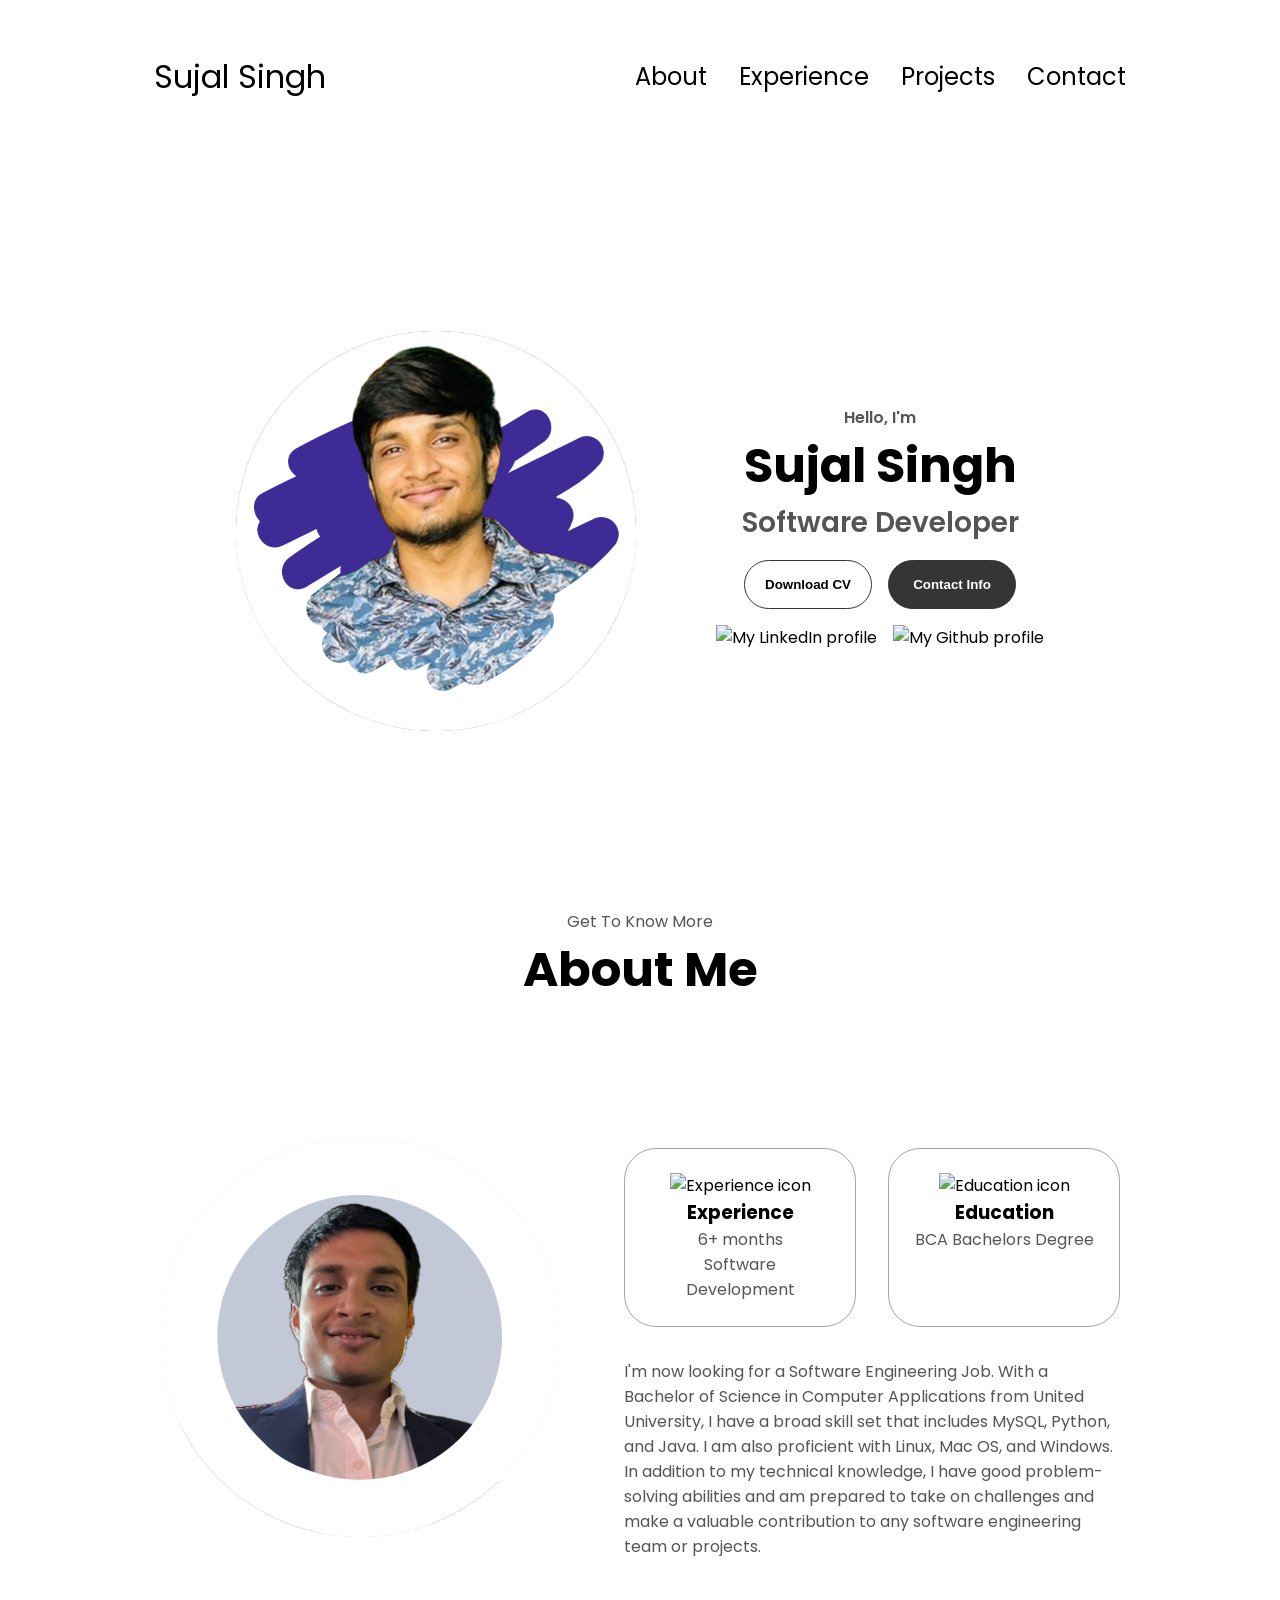
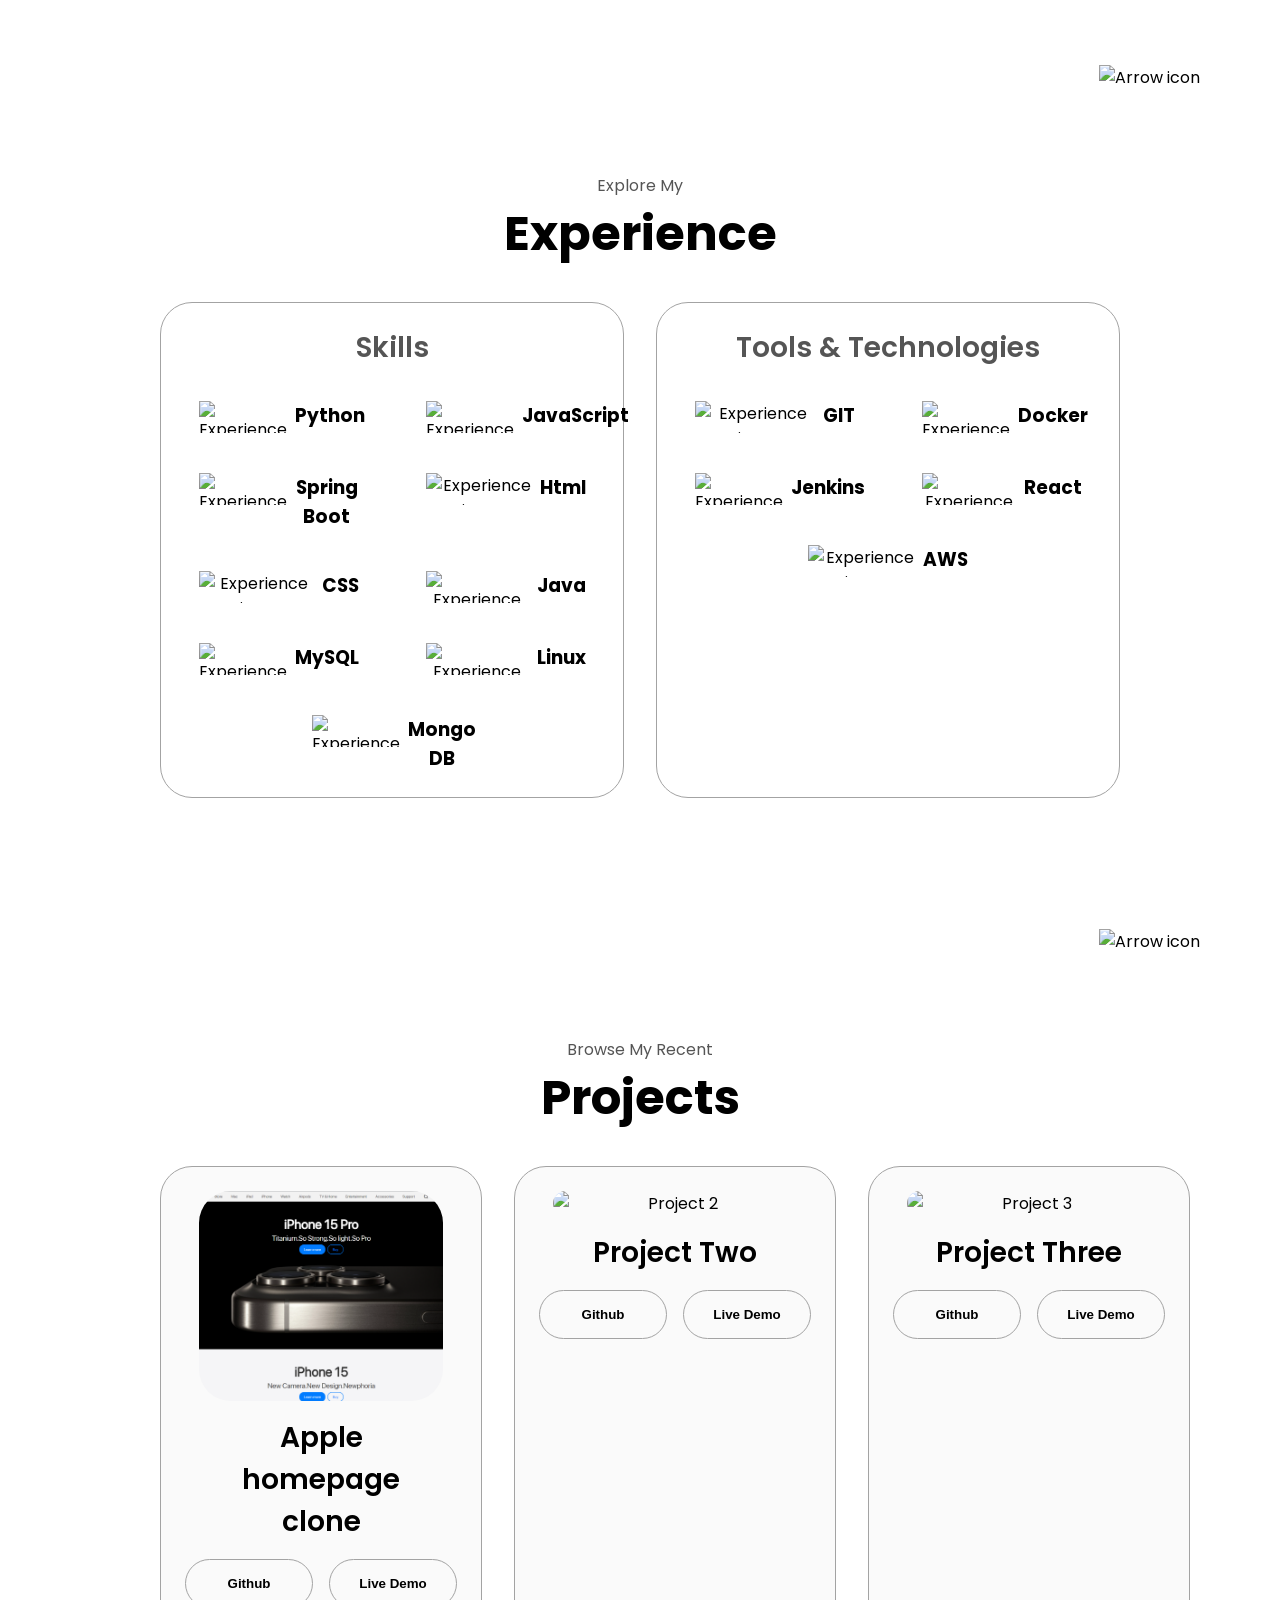
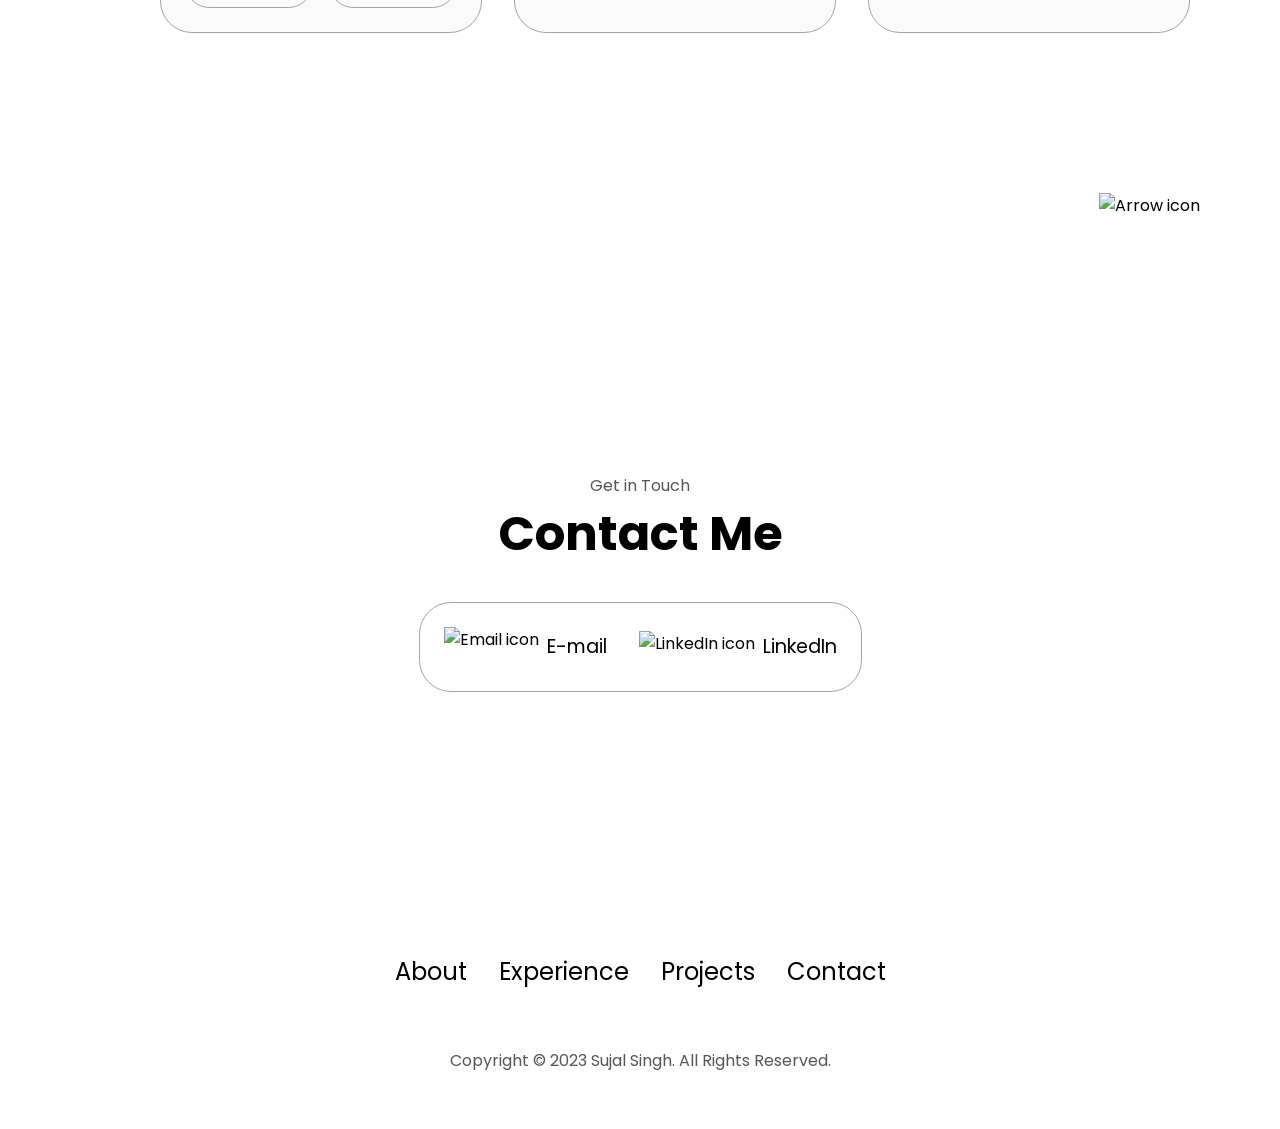
==== index.html @ 6549e665 "first commit" ====
<!DOCTYPE html>
<html lang="en">
  <head>
    <meta charset="UTF-8" />
    <meta http-equiv="X-UA-Compatible" content="IE=edge" />
    <meta name="viewport" content="width=device-width, initial-scale=1.0" />
    <title>My Portfolio</title>
    <link rel="stylesheet" href="style.css" />
    <link rel="stylesheet" href="mediaqueries.css" />
  </head>
  <body>
    <nav id="desktop-nav">
      <div class="logo">Sujal Singh</div>
      <div>
        <ul class="nav-links">
          <li><a href="#about">About</a></li>
          <li><a href="#experience">Experience</a></li>
          <li><a href="#projects">Projects</a></li>
          <li><a href="#contact">Contact</a></li>
        </ul>
      </div>
    </nav>
    <nav id="hamburger-nav">
      <div class="logo">Sujal Singh</div>
      <div class="hamburger-menu">
        <div class="hamburger-icon" onclick="toggleMenu()">
          <span></span>
          <span></span>
          <span></span>
        </div>
        <div class="menu-links">
          <li><a href="#about" onclick="toggleMenu()">About</a></li>
          <li><a href="#experience" onclick="toggleMenu()">Experience</a></li>
          <li><a href="#projects" onclick="toggleMenu()">Projects</a></li>
          <li><a href="#contact" onclick="toggleMenu()">Contact</a></li>
        </div>
      </div>
    </nav>
    <section id="profile">
      <div class="section__pic-container">
        <img src="pics/profile-pic.png" alt="Sujal Singh profile picture" />
      </div>
      <div class="section__text">
        <p class="section__text__p1">Hello, I'm</p>
        <h1 class="title">Sujal Singh</h1>
        <p class="section__text__p2">Software Developer</p>
        <div class="btn-container">
          <button
            class="btn btn-color-2"
            onclick="window.open('./pics/resume-example.pdf')"
          >
            Download CV
          </button>
          <button class="btn btn-color-1" onclick="location.href='./#contact'">
            Contact Info
          </button>
        </div>
        <div id="socials-container">
          <img
            src="./pics/linkedin.png"
            alt="My LinkedIn profile"
            class="icon"
            onclick="location.href='https://www.linkedin.com/in/sujalsingh16'"
          />
          <img
            src="./pics/github.png"
            alt="My Github profile"
            class="icon"
            onclick="location.href='https://github.com/sujal0821'"
          />
        </div>
      </div>
    </section>
    <section id="about">
      <p class="section__text__p1">Get To Know More</p>
      <h1 class="title">About Me</h1>
      <div class="section-container">
        <div class="section__pic-container">
          <img
            src="pics/profile-pic-2.png"
            alt="Profile picture"
            class="about-pic"
          />
        </div>
        <div class="about-details-container">
          <div class="about-containers">
            <div class="details-container">
              <img
                src="./pics/experience.png"
                alt="Experience icon"
                class="icon"
              />
              <h3>Experience</h3>
              <p>6+ months <br />Software Development</p>
            </div>
            <div class="details-container">
              <img
                src="./pics/education.png"
                alt="Education icon"
                class="icon"
              />
              <h3>Education</h3>
              <p>BCA Bachelors Degree<br /></p>
            </div>
          </div>
          <div class="text-container">
            <p>
              I'm now looking for a Software Engineering Job. With a Bachelor of Science in Computer
Applications from United University, I have a broad skill set that includes MySQL, Python, and
Java. I am also proficient with Linux, Mac OS, and Windows. In addition to my technical
knowledge, I have good problem-solving abilities and am prepared to take on challenges and
make a valuable contribution to any software engineering team or projects.
            </p>
          </div>
        </div>
      </div>
      <img
        src="./pics/arrow.png"
        alt="Arrow icon"
        class="icon arrow"
        onclick="location.href='./#experience'"
      />
    </section>
    <section id="experience">
      <p class="section__text__p1">Explore My</p>
      <h1 class="title">Experience</h1>
      <div class="experience-details-container">
        <div class="about-containers">
          <div class="details-container">
            <h2 class="experience-sub-title">Skills</h2>
            <div class="article-container">
              <article>
                <img
                  src="./pics/checkmark.png"
                  alt="Experience icon"
                  class="icon"
                />
                <div>
                  <h3>Python</h3>
                  
                </div>
              </article>
              <article>
                <img
                  src="./pics/checkmark.png"
                  alt="Experience icon"
                  class="icon"
                />
                <div>
                  <h3>JavaScript</h3>
                  
                </div>
              </article>
              <article>
                <img
                  src="./pics/checkmark.png"
                  alt="Experience icon"
                  class="icon"
                />
                <div>
                  <h3>Spring Boot</h3>
                </div>
              </article>
              <article>
                <img
                  src="./pics/checkmark.png"
                  alt="Experience icon"
                  class="icon"
                />
                <div>
                  <h3>Html</h3>

                </div>
              </article>
              <article>
                <img
                  src="./pics/checkmark.png"
                  alt="Experience icon"
                  class="icon"
                />
                <div>
                  <h3>CSS</h3>
                  
                </div>
              </article>
              <article>
                <img
                  src="./pics/checkmark.png"
                  alt="Experience icon"
                  class="icon"
                />
                <div>
                  <h3>Java</h3>

                </div>
              </article>
              <article>
                <img
                  src="./pics/checkmark.png"
                  alt="Experience icon"
                  class="icon"
                />
                <div>
                  <h3>MySQL</h3>

                </div>
              </article>
              <article>
                <img
                  src="./pics/checkmark.png"
                  alt="Experience icon"
                  class="icon"
                />
                <div>
                  <h3>Linux</h3>

                </div>
              </article>
              
              <article>
                <img
                  src="./pics/checkmark.png"
                  alt="Experience icon"
                  class="icon"
                />
                <div>
                  <h3>Mongo DB</h3>

                </div>
              </article>
            </div>
          </div>
          <div class="details-container">
            <h2 class="experience-sub-title">Tools & Technologies</h2>
            <div class="article-container">
              <article>
                <img
                  src="./pics/checkmark.png"
                  alt="Experience icon"
                  class="icon"
                />
                <div>
                  <h3>GIT</h3>
                  <p></p>
                </div>
              </article>
              <article>
                <img
                  src="./pics/checkmark.png"
                  alt="Experience icon"
                  class="icon"
                />
                <div>
                  <h3>Docker</h3>
                  <p></p>
                </div>
              </article>
              <article>
                <img
                  src="./pics/checkmark.png"
                  alt="Experience icon"
                  class="icon"
                />
                <div>
                  <h3>Jenkins</h3>
                  <p></p>
                </div>
              </article>
              <article>
                <img
                  src="./pics/checkmark.png"
                  alt="Experience icon"
                  class="icon"
                />
                <div>
                  <h3>React</h3>
                  <p></p>
                </div>
              </article>
              <article>
                <img
                  src="./pics/checkmark.png"
                  alt="Experience icon"
                  class="icon"
                />
                <div>
                  <h3>AWS</h3>
                  <p></p>
                </div>
              </article>
            </div>
          </div>
        </div>
      </div>
      <img
        src="./pics/arrow.png"
        alt="Arrow icon"
        class="icon arrow"
        onclick="location.href='./#projects'"
      />
    </section>
    <section id="projects">
      <p class="section__text__p1">Browse My Recent</p>
      <h1 class="title">Projects</h1>
      <div class="experience-details-container">
        <div class="about-containers">
          <div class="details-container color-container">
            <div class="article-container">
              <img
                src="pics/Apple-clone-website.png"
                alt="Project 1"
                class="project-img"
              />
            </div>
            <h2 class="experience-sub-title project-title">Apple homepage clone</h2>
            <div class="btn-container">
              <button
                class="btn btn-color-2 project-btn"
                onclick="location.href='https://github.com/sujal0821/Apple-clone'"
              >
                Github
              </button>
              <button
                class="btn btn-color-2 project-btn"
                onclick="location.href='https://appleclone24.netlify.app/'"
              >
                Live Demo
              </button>
            </div>
          </div>
          <div class="details-container color-container">
            <div class="article-container">
              <img
                src="./pics/project-2.png"
                alt="Project 2"
                class="project-img"
              />
            </div>
            <h2 class="experience-sub-title project-title">Project Two</h2>
            <div class="btn-container">
              <button
                class="btn btn-color-2 project-btn"
                onclick="location.href='https://github.com/'"
              >
                Github
              </button>
              <button
                class="btn btn-color-2 project-btn"
                onclick="location.href='https://github.com/'"
              >
                Live Demo
              </button>
            </div>
          </div>
          <div class="details-container color-container">
            <div class="article-container">
              <img
                src="./pics/project-3.png"
                alt="Project 3"
                class="project-img"
              />
            </div>
            <h2 class="experience-sub-title project-title">Project Three</h2>
            <div class="btn-container">
              <button
                class="btn btn-color-2 project-btn"
                onclick="location.href='https://github.com/'"
              >
                Github
              </button>
              <button
                class="btn btn-color-2 project-btn"
                onclick="location.href='https://github.com/'"
              >
                Live Demo
              </button>
            </div>
          </div>
        </div>
      </div>
      <img
        src="./pics/arrow.png"
        alt="Arrow icon"
        class="icon arrow"
        onclick="location.href='./#contact'"
      />
    </section>
    <section id="contact">
      <p class="section__text__p1">Get in Touch</p>
      <h1 class="title">Contact Me</h1>
      <div class="contact-info-upper-container">
        <div class="contact-info-container">
          <img
            src="./pics/email.png"
            alt="Email icon"
            class="icon contact-icon email-icon"
          />
          <p><a href="sujal0821@gmail.com">E-mail</a></p>
        </div>
        <div class="contact-info-container">
          <img
            src="./pics/linkedin.png"
            alt="LinkedIn icon"
            class="icon contact-icon"
          />
          <p><a href="https://www.linkedin.com/in/sujalsingh16">LinkedIn</a></p>
        </div>
      </div>
    </section>
    <footer>
      <nav>
        <div class="nav-links-container">
          <ul class="nav-links">
            <li><a href="#about">About</a></li>
            <li><a href="#experience">Experience</a></li>
            <li><a href="#projects">Projects</a></li>
            <li><a href="#contact">Contact</a></li>
          </ul>
        </div>
      </nav>
      <p>Copyright &#169; 2023 Sujal Singh. All Rights Reserved.</p>
    </footer>
    <script src="script.js"></script>
  </body>
</html>
---- style.css ----
/* GENERAL */

@import url("https://fonts.googleapis.com/css2?family=Poppins:wght@300;400;500;600&display=swap");

* {
  margin: 0;
  padding: 0;
}

body {
  font-family: "Poppins", sans-serif;
}

html {
  scroll-behavior: smooth;
}

p {
  color: rgb(85, 85, 85);
}

/* TRANSITION */

a,
.btn {
  transition: all 300ms ease;
}

/* DESKTOP NAV */

nav,
.nav-links {
  display: flex;
}

nav {
  justify-content: space-around;
  align-items: center;
  height: 17vh;
}

.nav-links {
  gap: 2rem;
  list-style: none;
  font-size: 1.5rem;
}

a {
  color: black;
  text-decoration: none;
  text-decoration-color: white;
}

a:hover {
  color: grey;
  text-decoration: underline;
  text-underline-offset: 1rem;
  text-decoration-color: rgb(181, 181, 181);
}

.logo {
  font-size: 2rem;
}

.logo:hover {
  cursor: default;
}

/* HAMBURGER MENU */

#hamburger-nav {
  display: none;
}

.hamburger-menu {
  position: relative;
  display: inline-block;
}

.hamburger-icon {
  display: flex;
  flex-direction: column;
  justify-content: space-between;
  height: 24px;
  width: 30px;
  cursor: pointer;
}

.hamburger-icon span {
  width: 100%;
  height: 2px;
  background-color: black;
  transition: all 0.3 ease-in-out;
}

.menu-links {
  position: absolute;
  top: 100%;
  right: 0;
  background-color: white;
  width: fit-content;
  max-height: 0;
  overflow: hidden;
  transition: all 0.3 ease-in-out;
}

.menu-links a {
  display: block;
  padding: 10px;
  text-align: center;
  font-size: 1.5rem;
  color: black;
  text-decoration: none;
  transition: all 0.3 ease-in-out;
}

.menu-links li {
  list-style: none;
}

.menu-links.open {
  max-height: 300px;
}

.hamburger-icon.open span:first-child {
  transform: rotate(45deg) translate(10px, 5px);
}

.hamburger-icon.open span:nth-child(2) {
  opacity: 0;
}

.hamburger-icon.open span:last-child {
  transform: rotate(-45deg) translate(10px, -5px);
}

.hamburger-icon span:first-child {
  transform: none;
}

.hamburger-icon span:first-child {
  opacity: 1;
}

.hamburger-icon span:first-child {
  transform: none;
}

/* SECTIONS */

section {
  padding-top: 4vh;
  height: 96vh;
  margin: 0 10rem;
  box-sizing: border-box;
  min-height: fit-content;
}

.section-container {
  display: flex;
}

/* PROFILE SECTION */

#profile {
  display: flex;
  justify-content: center;
  gap: 5rem;
  height: 80vh;
}

.section__pic-container {
  display: flex;
  height: 400px;
  width: 400px;
  margin: auto 0;
}

.section__text {
  align-self: center;
  text-align: center;
}

.section__text p {
  font-weight: 600;
}

.section__text__p1 {
  text-align: center;
}

.section__text__p2 {
  font-size: 1.75rem;
  margin-bottom: 1rem;
}

.title {
  font-size: 3rem;
  text-align: center;
}

#socials-container {
  display: flex;
  justify-content: center;
  margin-top: 1rem;
  gap: 1rem;
}

/* ICONS */

.icon {
  cursor: pointer;
  height: 2rem;
}

/* BUTTONS */

.btn-container {
  display: flex;
  justify-content: center;
  gap: 1rem;
}

.btn {
  font-weight: 600;
  transition: all 300ms ease;
  padding: 1rem;
  width: 8rem;
  border-radius: 2rem;
}

.btn-color-1,
.btn-color-2 {
  border: rgb(53, 53, 53) 0.1rem solid;
}

.btn-color-1:hover,
.btn-color-2:hover {
  cursor: pointer;
}

.btn-color-1,
.btn-color-2:hover {
  background: rgb(53, 53, 53);
  color: white;
}

.btn-color-1:hover {
  background: rgb(0, 0, 0);
}

.btn-color-2 {
  background: none;
}

.btn-color-2:hover {
  border: rgb(255, 255, 255) 0.1rem solid;
}

.btn-container {
  gap: 1rem;
}

/* ABOUT SECTION */

#about {
  position: relative;
}

.about-containers {
  gap: 2rem;
  margin-bottom: 2rem;
  margin-top: 2rem;
}

.about-details-container {
  justify-content: center;
  flex-direction: column;
}

.about-containers,
.about-details-container {
  display: flex;
}

.about-pic {
  border-radius: 2rem;
}

.arrow {
  position: absolute;
  right: -5rem;
  bottom: 2.5rem;
}

.details-container {
  padding: 1.5rem;
  flex: 1;
  background: white;
  border-radius: 2rem;
  border: rgb(53, 53, 53) 0.1rem solid;
  border-color: rgb(163, 163, 163);
  text-align: center;
}

.section-container {
  gap: 4rem;
  height: 80%;
}

.section__pic-container {
  height: 400px;
  width: 400px;
  margin: auto 0;
}

/* EXPERIENCE SECTION */

#experience {
  position: relative;
  text-align: center;
}

.experience-sub-title {
  color: rgb(85, 85, 85);
  font-weight: 600;
  font-size: 1.75rem;
  margin-bottom: 2rem;
}

.experience-details-container {
  display: flex;
  text-align: center;
  justify-content: center;
  flex-direction: column;
}

.article-container {
  display: flex;
  text-align: center;
  flex-wrap: wrap;
  flex-direction: row;
  gap: 2.5rem;
  justify-content: space-around;
}

article {
  display: flex;
  width: 10rem;
  justify-content: normal;
  gap: 0.5rem;
}

article .icon {
  cursor: default;
}

/* PROJECTS SECTION */

#projects {
  position: relative;
}

.color-container {
  border-color: rgb(163, 163, 163);
  background: rgb(250, 250, 250);
}

.project-img {
  border-radius: 2rem;
  width: 90%;
  height: 90%;
}

.project-title {
  margin: 1rem;
  color: black;
}

.project-btn {
  color: black;
  border-color: rgb(163, 163, 163);
}

/* CONTACT */

#contact {
  display: flex;
  justify-content: center;
  flex-direction: column;
  height: 70vh;
}

.contact-info-upper-container {
  display: flex;
  justify-content: center;
  border-radius: 2rem;
  border: rgb(53, 53, 53) 0.1rem solid;
  border-color: rgb(163, 163, 163);
  background: (250, 250, 250);
  margin: 2rem auto;
  padding: 0.5rem;
}

.contact-info-container {
  display: flex;
  align-items: center;
  justify-content: center;
  gap: 0.5rem;
  margin: 1rem;
}

.contact-info-container p {
  font-size: larger;
}

.contact-icon {
  cursor: default;
}

.email-icon {
  height: 2.5rem;
}

/* FOOTER SECTION */

footer {
  height: 26vh;
  margin: 0 1rem;
}

footer p {
  text-align: center;
}
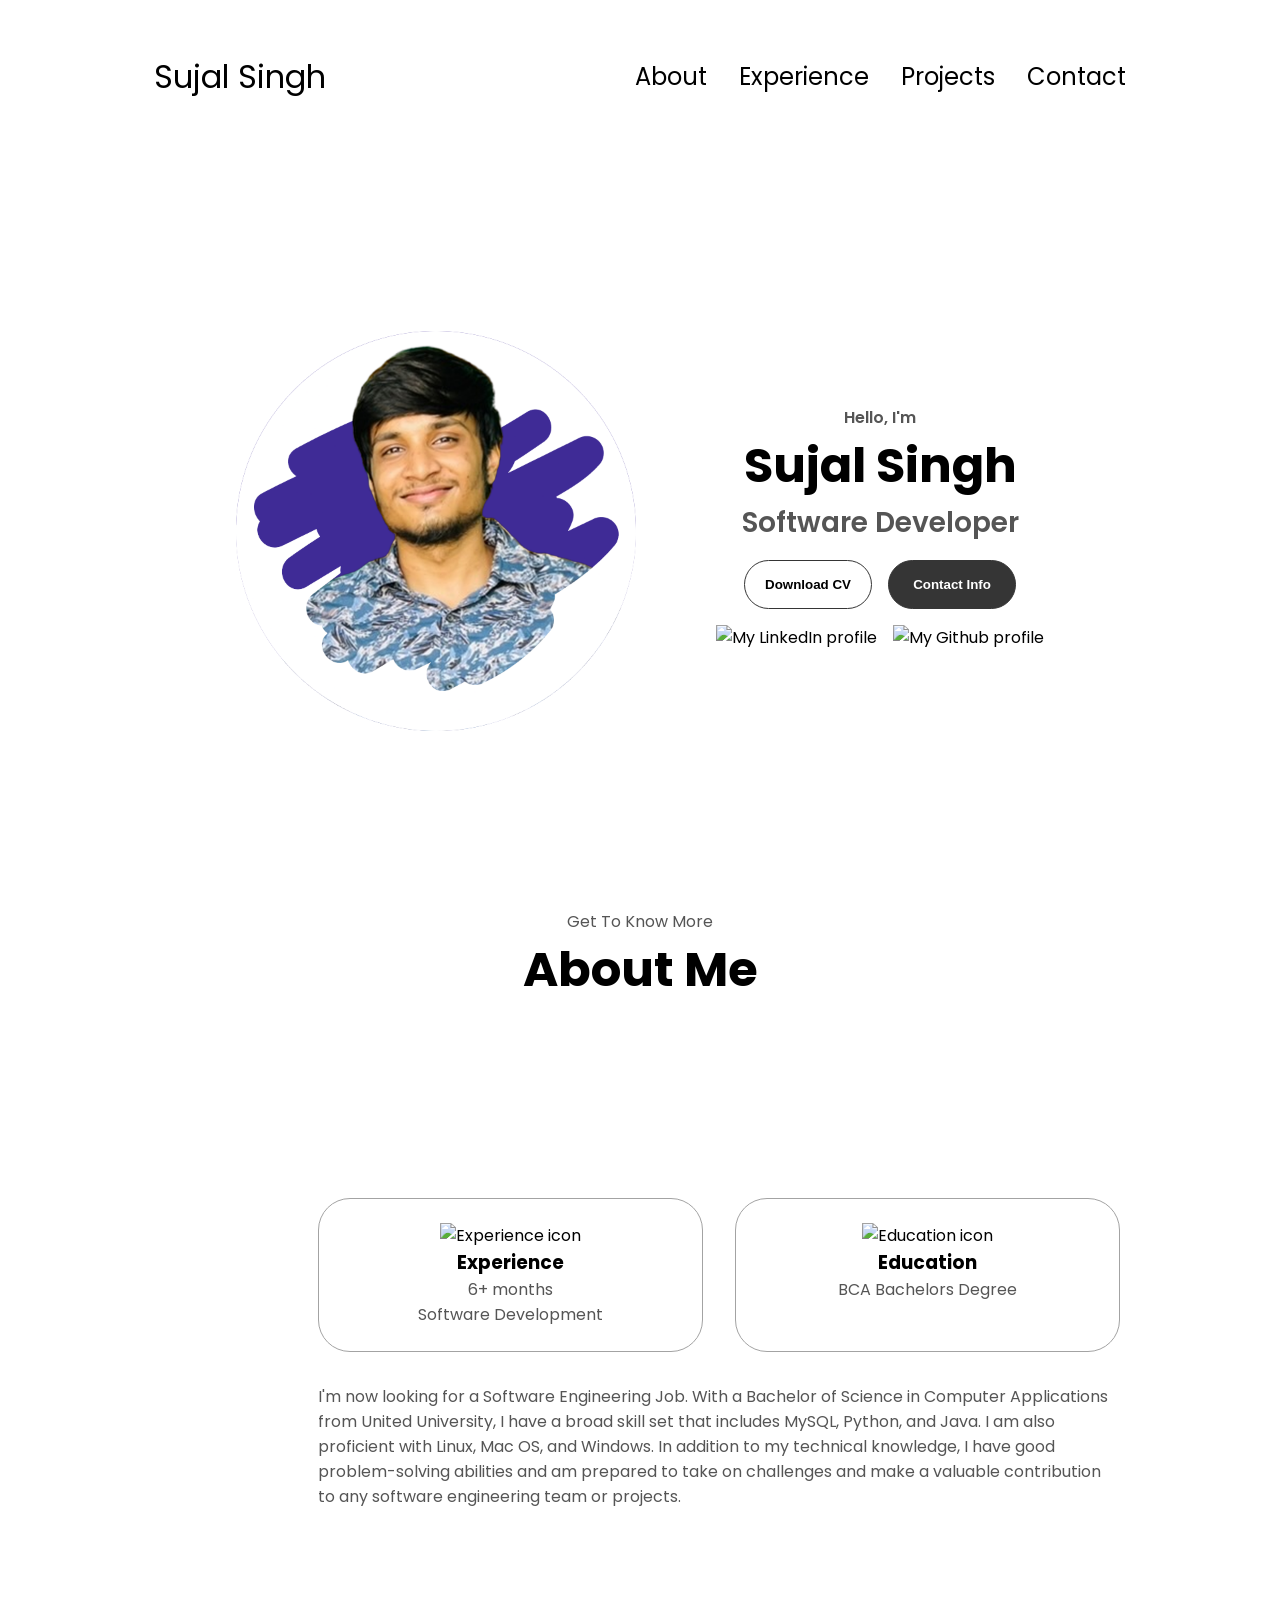
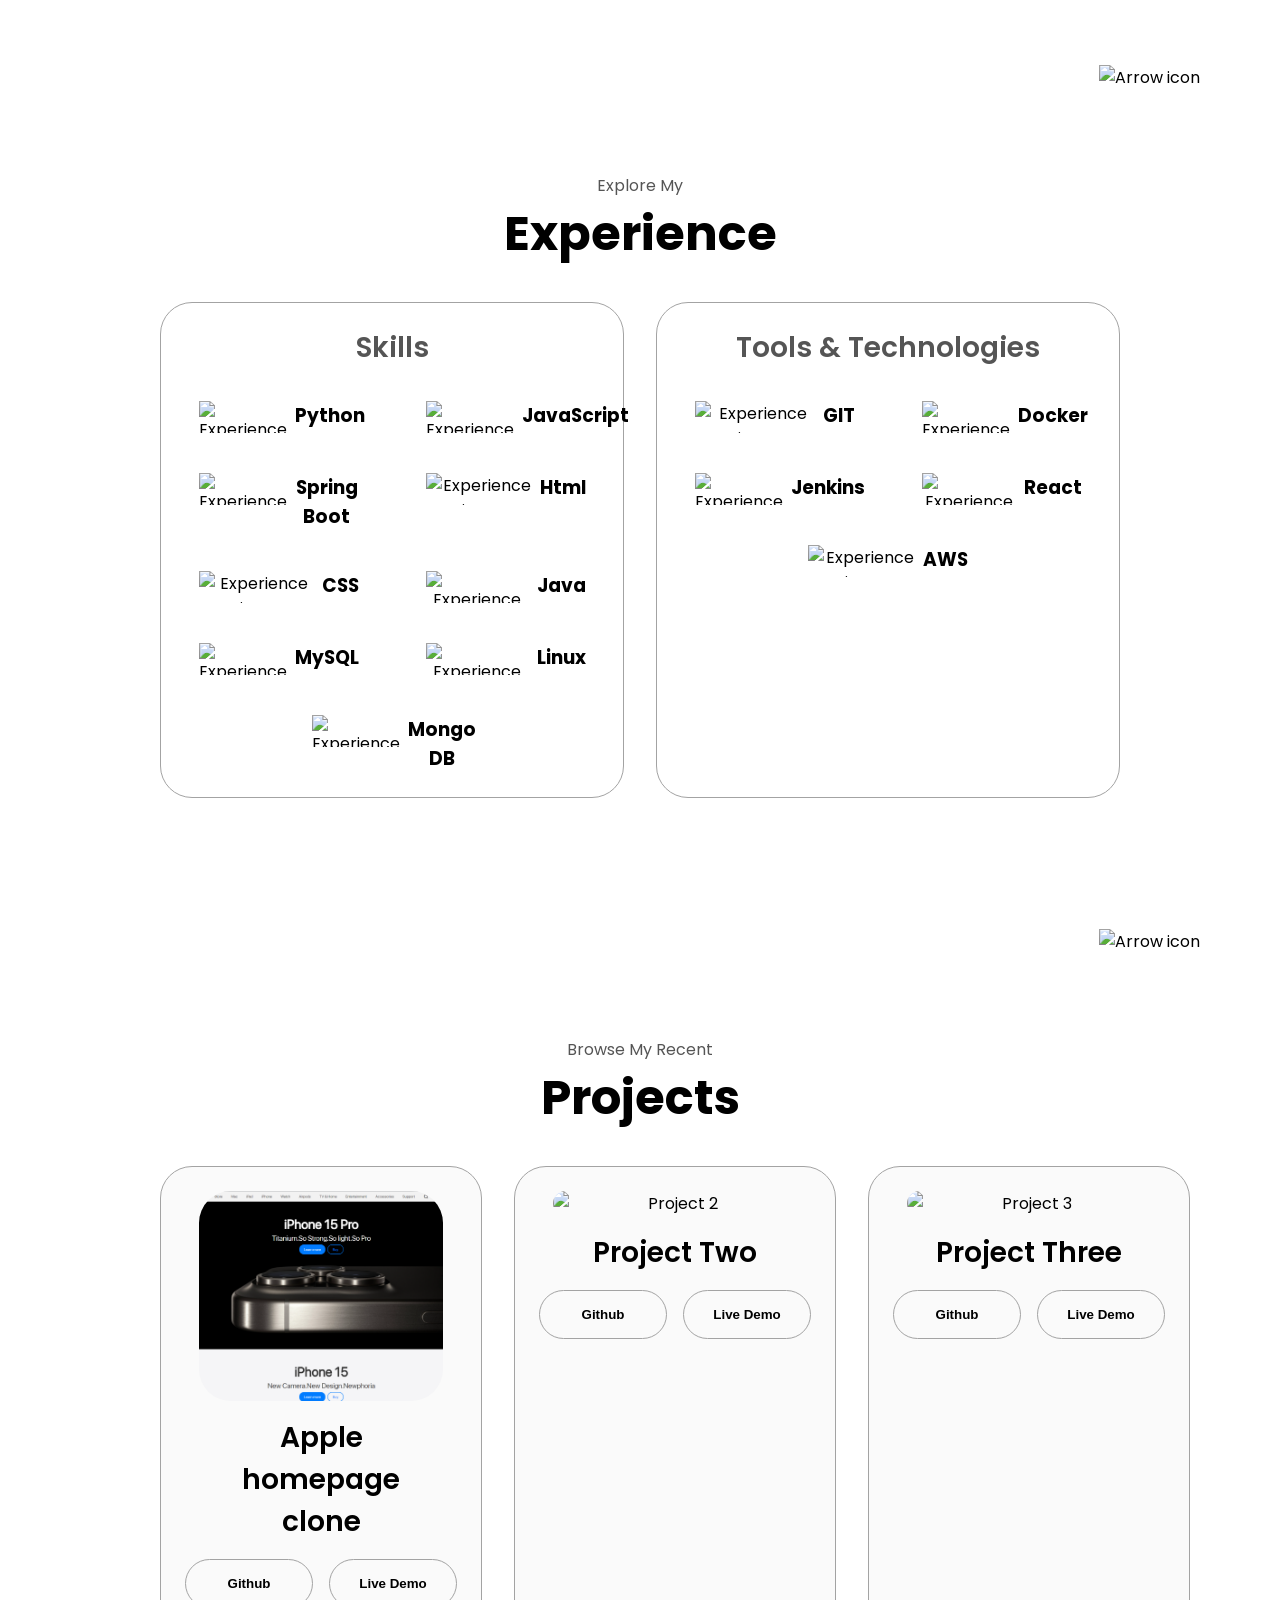
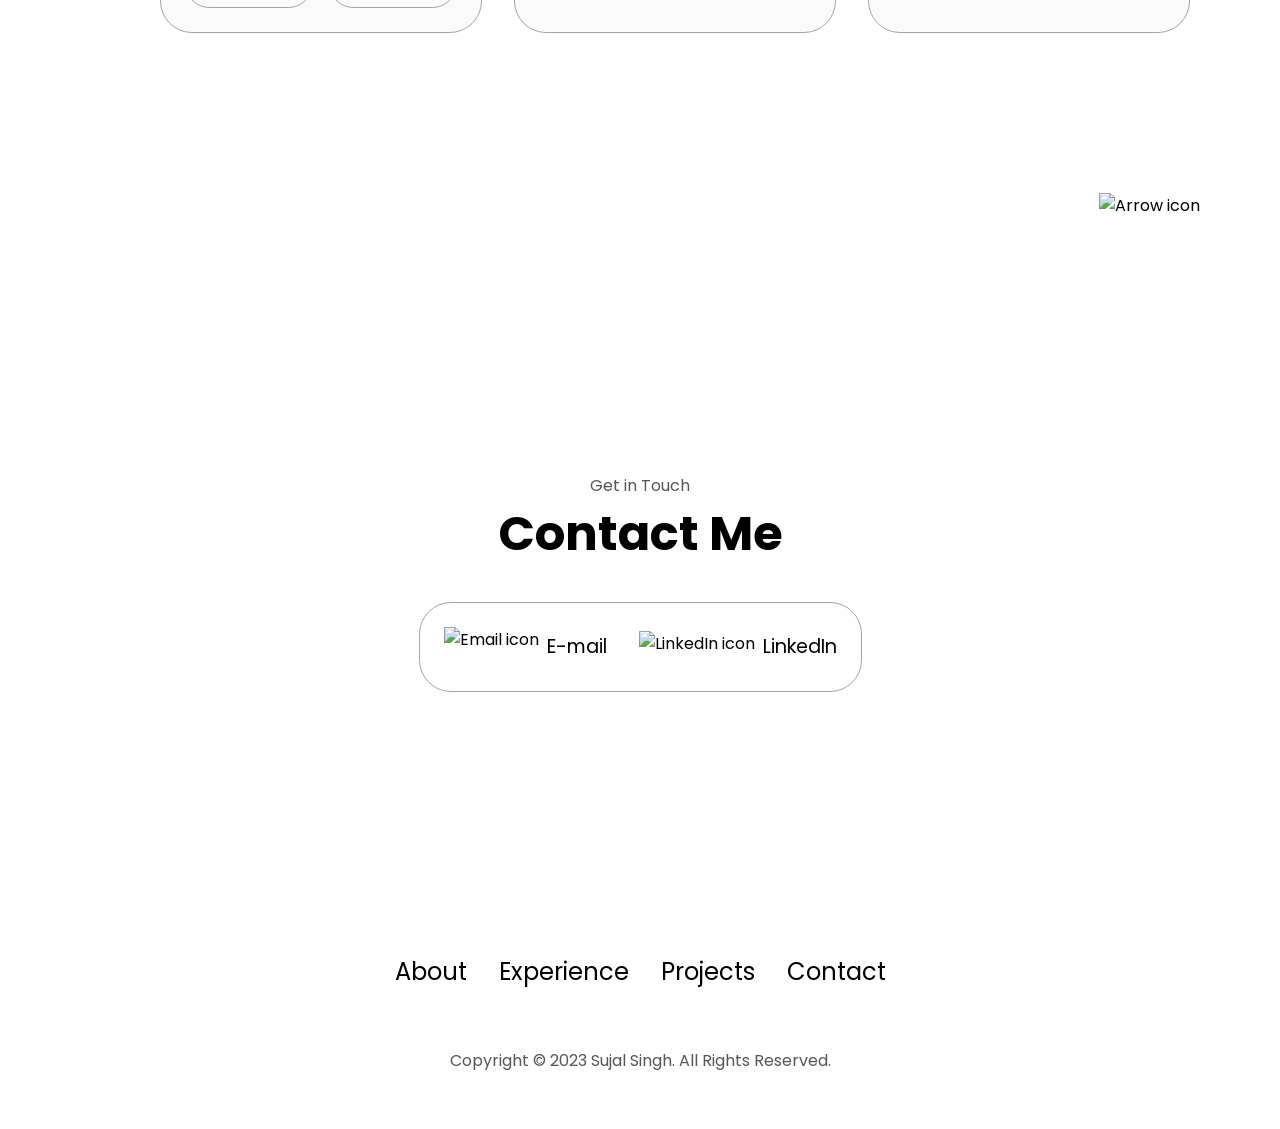
==== commit 9658ddfd: "removed image" ====
--- a/index.html
+++ b/index.html
@@ -76,11 +76,11 @@
       <h1 class="title">About Me</h1>
       <div class="section-container">
         <div class="section__pic-container">
-          <img
+          <!-- <img
             src="pics/profile-pic-2.png"
             alt="Profile picture"
             class="about-pic"
-          />
+          /> -->
         </div>
         <div class="about-details-container">
           <div class="about-containers">
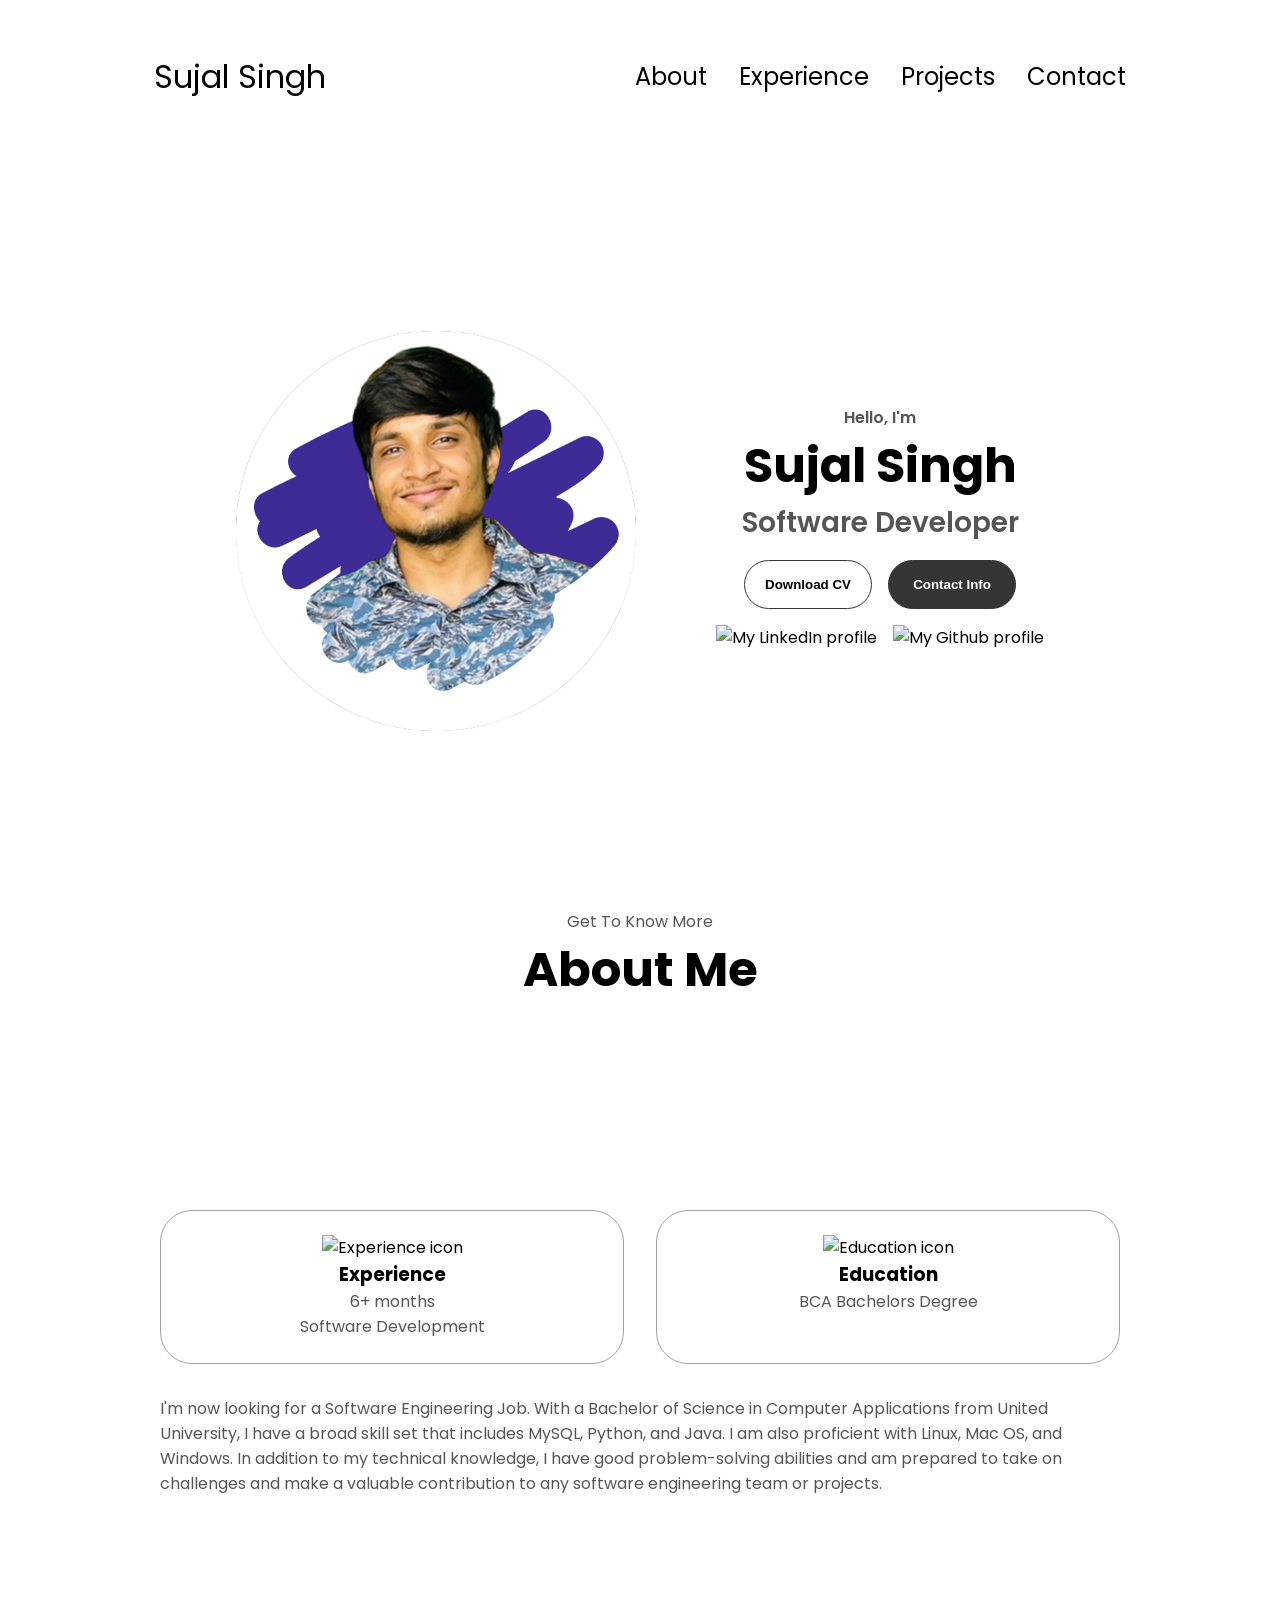
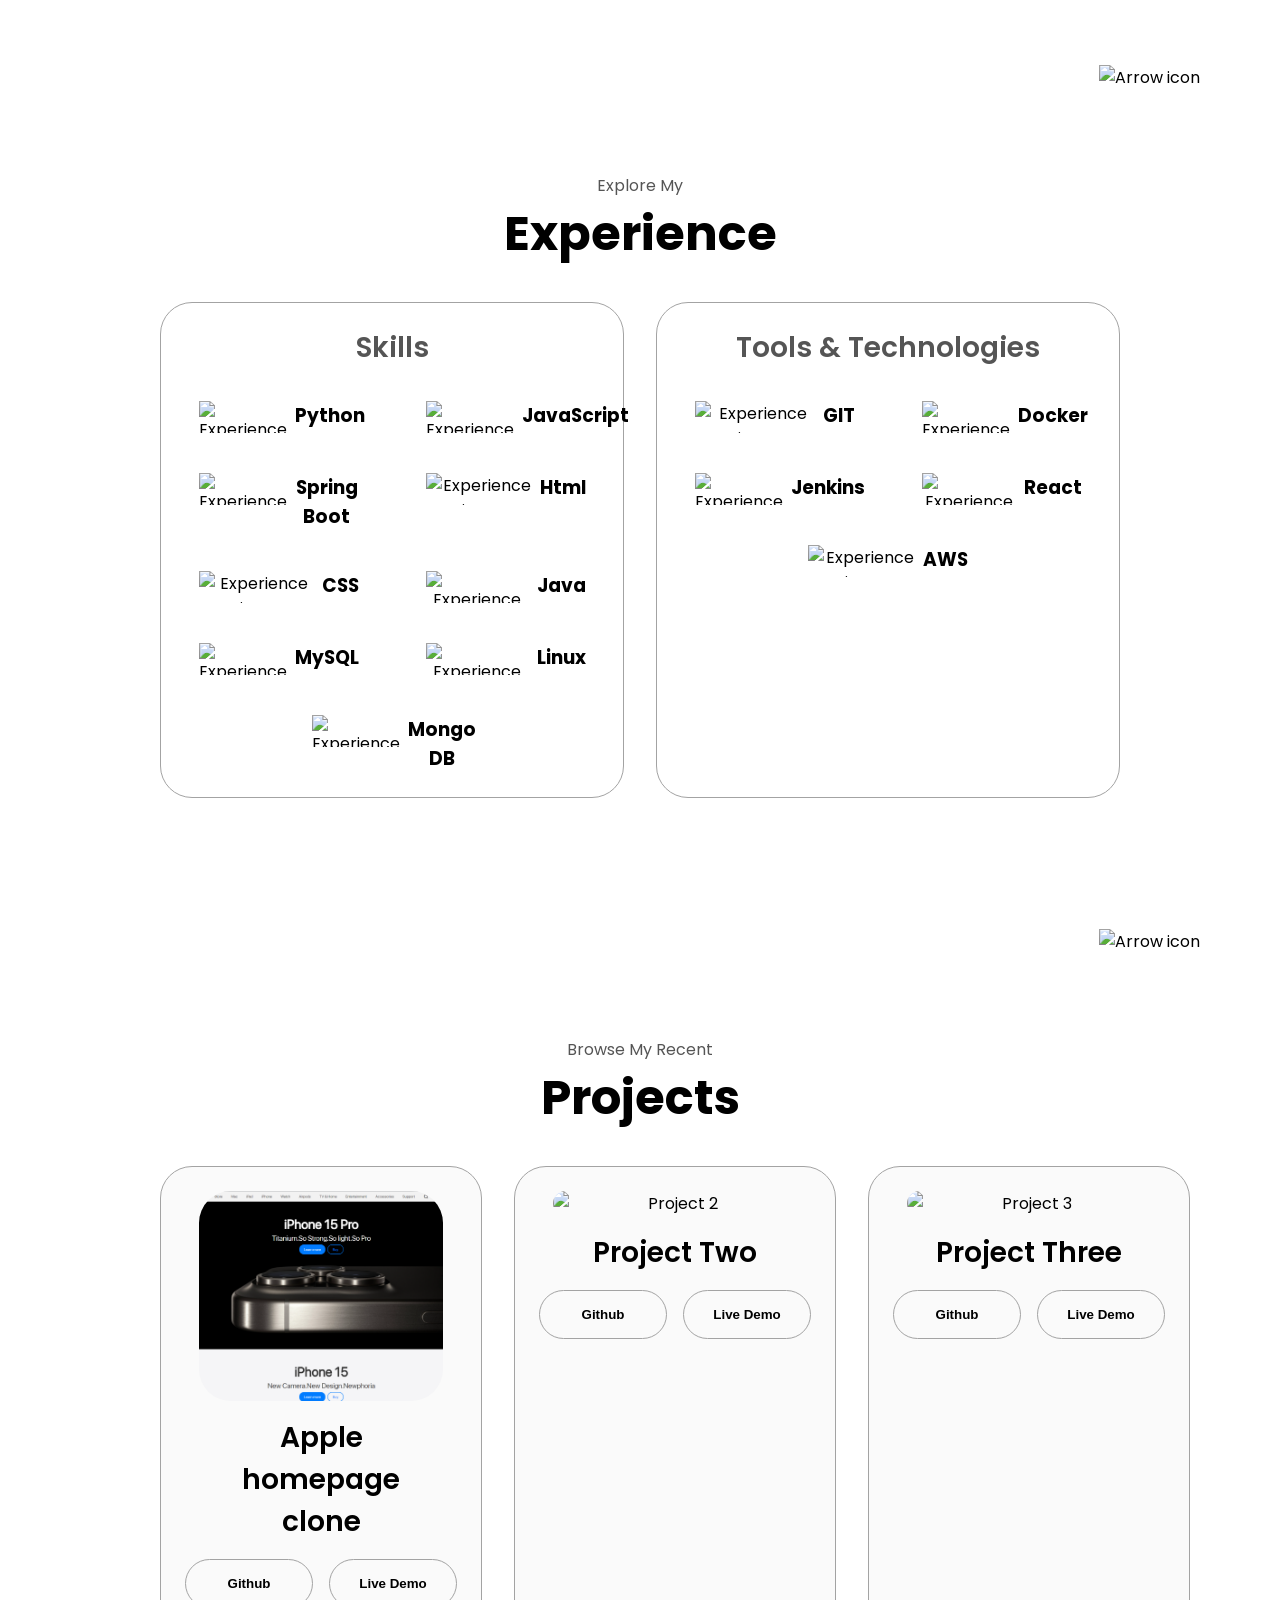
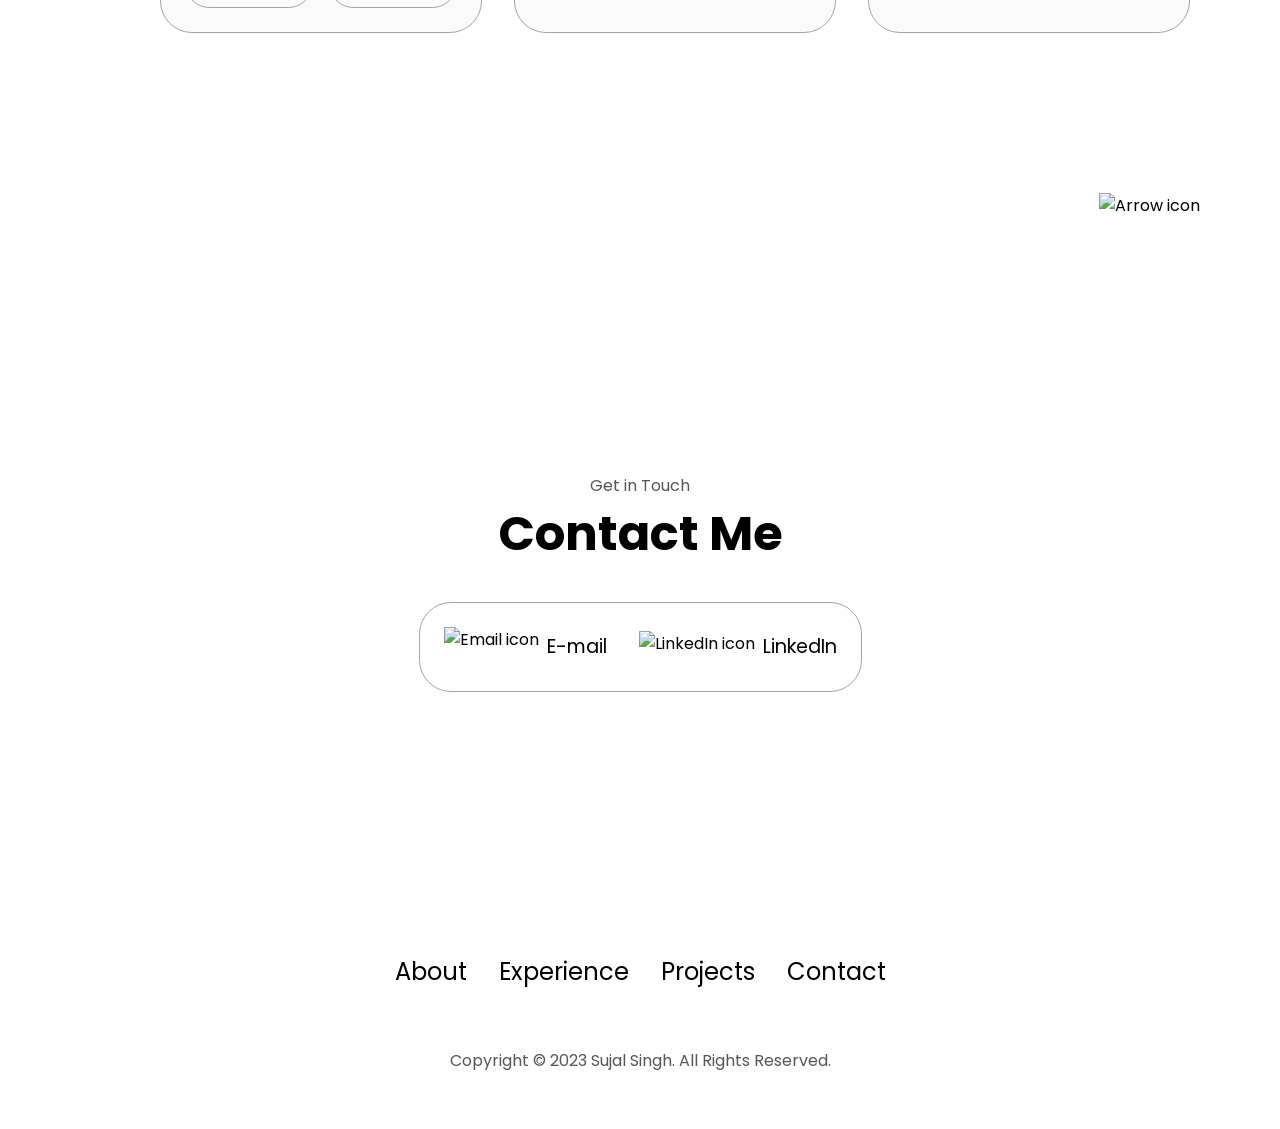
==== commit f9ddc352: "removed img" ====
--- a/index.html
+++ b/index.html
@@ -75,13 +75,13 @@
       <p class="section__text__p1">Get To Know More</p>
       <h1 class="title">About Me</h1>
       <div class="section-container">
-        <div class="section__pic-container">
-          <!-- <img
+        <!-- <div class="section__pic-container">
+          <img
             src="pics/profile-pic-2.png"
             alt="Profile picture"
             class="about-pic"
-          /> -->
-        </div>
+          />
+        </div> -->
         <div class="about-details-container">
           <div class="about-containers">
             <div class="details-container">
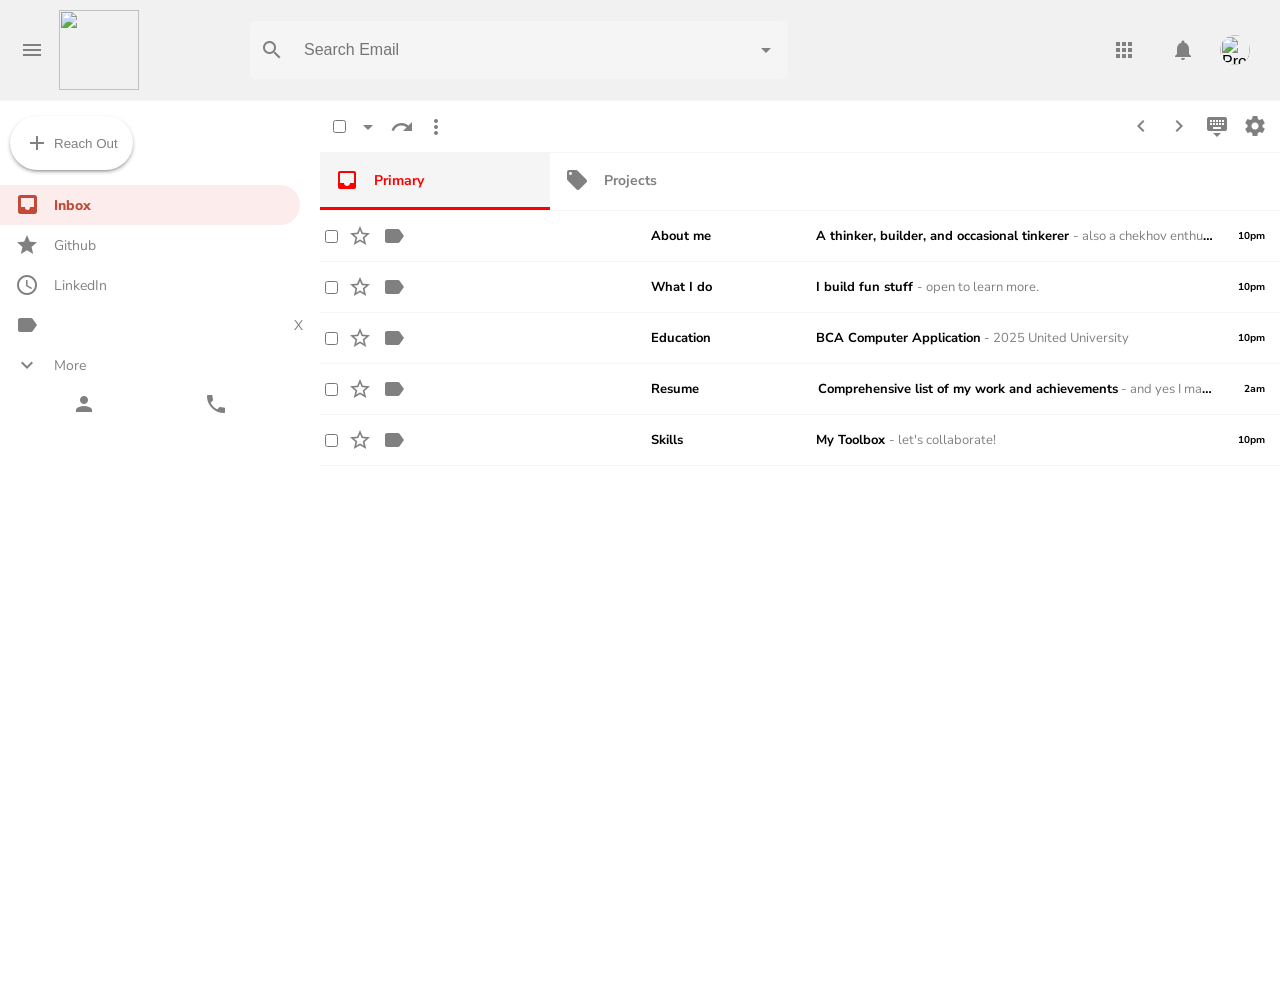
==== commit f94321f5: "2nd branch" ====
--- a/index.html
+++ b/index.html
@@ -1,425 +1,289 @@
-<!DOCTYPE html>
 <html lang="en">
   <head>
     <meta charset="UTF-8" />
     <meta http-equiv="X-UA-Compatible" content="IE=edge" />
     <meta name="viewport" content="width=device-width, initial-scale=1.0" />
-    <title>My Portfolio</title>
-    <link rel="stylesheet" href="style.css" />
-    <link rel="stylesheet" href="mediaqueries.css" />
+    <!-- Google Font Icons -->
+    <link href="https://fonts.googleapis.com/icon?family=Material+Icons" rel="stylesheet" />
+    <link href="https://fonts.googleapis.com/css2?family=Nunito Sans:wght@400;500;700&display=swap" rel="stylesheet">
+    <link rel="stylesheet" href="https://fonts.googleapis.com/css2?family=Product+Sans&display=swap">
+    <link href="https://fonts.googleapis.com/css2?family=Nunito+Sans:wght@400;700&display=swap" rel="stylesheet">
+
+    <link rel="stylesheet" href="styles.css" />
+    <title>Sujal Singh</title>
   </head>
   <body>
-    <nav id="desktop-nav">
-      <div class="logo">Sujal Singh</div>
-      <div>
-        <ul class="nav-links">
-          <li><a href="#about">About</a></li>
-          <li><a href="#experience">Experience</a></li>
-          <li><a href="#projects">Projects</a></li>
-          <li><a href="#contact">Contact</a></li>
-        </ul>
-      </div>
-    </nav>
-    <nav id="hamburger-nav">
-      <div class="logo">Sujal Singh</div>
-      <div class="hamburger-menu">
-        <div class="hamburger-icon" onclick="toggleMenu()">
-          <span></span>
-          <span></span>
-          <span></span>
-        </div>
-        <div class="menu-links">
-          <li><a href="#about" onclick="toggleMenu()">About</a></li>
-          <li><a href="#experience" onclick="toggleMenu()">Experience</a></li>
-          <li><a href="#projects" onclick="toggleMenu()">Projects</a></li>
-          <li><a href="#contact" onclick="toggleMenu()">Contact</a></li>
-        </div>
-      </div>
-    </nav>
-    <section id="profile">
-      <div class="section__pic-container">
-        <img src="pics/profile-pic.png" alt="Sujal Singh profile picture" />
-      </div>
-      <div class="section__text">
-        <p class="section__text__p1">Hello, I'm</p>
-        <h1 class="title">Sujal Singh</h1>
-        <p class="section__text__p2">Software Developer</p>
-        <div class="btn-container">
-          <button
-            class="btn btn-color-2"
-            onclick="window.open('./pics/resume-example.pdf')"
-          >
-            Download CV
-          </button>
-          <button class="btn btn-color-1" onclick="location.href='./#contact'">
-            Contact Info
-          </button>
-        </div>
-        <div id="socials-container">
-          <img
-            src="./pics/linkedin.png"
-            alt="My LinkedIn profile"
-            class="icon"
-            onclick="location.href='https://www.linkedin.com/in/sujalsingh16'"
-          />
-          <img
-            src="./pics/github.png"
-            alt="My Github profile"
-            class="icon"
-            onclick="location.href='https://github.com/sujal0821'"
-          />
-        </div>
-      </div>
-    </section>
-    <section id="about">
-      <p class="section__text__p1">Get To Know More</p>
-      <h1 class="title">About Me</h1>
-      <div class="section-container">
-        <!-- <div class="section__pic-container">
-          <img
-            src="pics/profile-pic-2.png"
-            alt="Profile picture"
-            class="about-pic"
-          />
-        </div> -->
-        <div class="about-details-container">
-          <div class="about-containers">
-            <div class="details-container">
-              <img
-                src="./pics/experience.png"
-                alt="Experience icon"
-                class="icon"
-              />
-              <h3>Experience</h3>
-              <p>6+ months <br />Software Development</p>
-            </div>
-            <div class="details-container">
-              <img
-                src="./pics/education.png"
-                alt="Education icon"
-                class="icon"
-              />
-              <h3>Education</h3>
-              <p>BCA Bachelors Degree<br /></p>
-            </div>
-          </div>
-          <div class="text-container">
-            <p>
-              I'm now looking for a Software Engineering Job. With a Bachelor of Science in Computer
-Applications from United University, I have a broad skill set that includes MySQL, Python, and
-Java. I am also proficient with Linux, Mac OS, and Windows. In addition to my technical
-knowledge, I have good problem-solving abilities and am prepared to take on challenges and
-make a valuable contribution to any software engineering team or projects.
-            </p>
-          </div>
-        </div>
-      </div>
-      <img
-        src="./pics/arrow.png"
-        alt="Arrow icon"
-        class="icon arrow"
-        onclick="location.href='./#experience'"
-      />
-    </section>
-    <section id="experience">
-      <p class="section__text__p1">Explore My</p>
-      <h1 class="title">Experience</h1>
-      <div class="experience-details-container">
-        <div class="about-containers">
-          <div class="details-container">
-            <h2 class="experience-sub-title">Skills</h2>
-            <div class="article-container">
-              <article>
+    <!-- Header Starts -->
+    <div class="header">
+      <div class="header__left">
+        <span class="material-icons"> menu </span>
+        <img
+          src="https://i.pinimg.com/originals/ae/47/fa/ae47fa9a8fd263aa364018517020552d.png"
+          alt=""
+        />
+      </div>
+
+      <div class="header__middle">
+        <span class="material-icons"> search </span>
+        <input type="text" placeholder="Search Email" />
+        <span class="material-icons"> arrow_drop_down </span>
+      </div>
+
+      <div class="header__right">
+        <span class="material-icons"> bedtime </span>
+        <span class="material-icons"> apps </span>
+        <span class="material-icons"> notifications </span>
+        <img
+            src="img.JPG"
+            alt="Profile Icon"
+            id="profileImage"
+            style="width: 30px; height: 30px; border-radius: 50%; object-fit: cover; cursor: pointer;"
+        />
+    </div>
+    </div>
+
+    <div id="myModal" class="modal">
+        <div class="modal-content">
+            <div class="modal-header">
+                <div class="three-dots">
+                    <span class="dot"></span>
+                    <span class="dot"></span>
+                    <span class="dot"></span>
+                </div>
+                <p class="modal-title" style="font-family: 'Product Sans', sans-serif; font-size: 30px; font-weight: bold; text-align: center;">My <span style="color: #4285F4;">P</span><span style="color: #DB4437;">r</span><span style="color: #F4B400;">o</span><span style="color: #0F9D58;">f</span><span style="color: #4285F4;">i</span><span style="color: #DB4437;">l</span><span style="color: #F4B400;">e</p>
+                <span class="close">&times;</span>
+            </div>
+            <div class="modal-body">
                 <img
-                  src="./pics/checkmark.png"
-                  alt="Experience icon"
-                  class="icon"
+                    src="img.JPG"
+                    alt="Profile Icon"
+                    style="width: 200px; height: 200px; border-radius: 50%; object-fit: cover;"
                 />
-                <div>
-                  <h3>Python</h3>
-                  
-                </div>
-              </article>
-              <article>
-                <img
-                  src="./pics/checkmark.png"
-                  alt="Experience icon"
-                  class="icon"
-                />
-                <div>
-                  <h3>JavaScript</h3>
-                  
-                </div>
-              </article>
-              <article>
-                <img
-                  src="./pics/checkmark.png"
-                  alt="Experience icon"
-                  class="icon"
-                />
-                <div>
-                  <h3>Spring Boot</h3>
-                </div>
-              </article>
-              <article>
-                <img
-                  src="./pics/checkmark.png"
-                  alt="Experience icon"
-                  class="icon"
-                />
-                <div>
-                  <h3>Html</h3>
-
-                </div>
-              </article>
-              <article>
-                <img
-                  src="./pics/checkmark.png"
-                  alt="Experience icon"
-                  class="icon"
-                />
-                <div>
-                  <h3>CSS</h3>
-                  
-                </div>
-              </article>
-              <article>
-                <img
-                  src="./pics/checkmark.png"
-                  alt="Experience icon"
-                  class="icon"
-                />
-                <div>
-                  <h3>Java</h3>
-
-                </div>
-              </article>
-              <article>
-                <img
-                  src="./pics/checkmark.png"
-                  alt="Experience icon"
-                  class="icon"
-                />
-                <div>
-                  <h3>MySQL</h3>
-
-                </div>
-              </article>
-              <article>
-                <img
-                  src="./pics/checkmark.png"
-                  alt="Experience icon"
-                  class="icon"
-                />
-                <div>
-                  <h3>Linux</h3>
-
-                </div>
-              </article>
-              
-              <article>
-                <img
-                  src="./pics/checkmark.png"
-                  alt="Experience icon"
-                  class="icon"
-                />
-                <div>
-                  <h3>Mongo DB</h3>
-
-                </div>
-              </article>
-            </div>
-          </div>
-          <div class="details-container">
-            <h2 class="experience-sub-title">Tools & Technologies</h2>
-            <div class="article-container">
-              <article>
-                <img
-                  src="./pics/checkmark.png"
-                  alt="Experience icon"
-                  class="icon"
-                />
-                <div>
-                  <h3>GIT</h3>
-                  <p></p>
-                </div>
-              </article>
-              <article>
-                <img
-                  src="./pics/checkmark.png"
-                  alt="Experience icon"
-                  class="icon"
-                />
-                <div>
-                  <h3>Docker</h3>
-                  <p></p>
-                </div>
-              </article>
-              <article>
-                <img
-                  src="./pics/checkmark.png"
-                  alt="Experience icon"
-                  class="icon"
-                />
-                <div>
-                  <h3>Jenkins</h3>
-                  <p></p>
-                </div>
-              </article>
-              <article>
-                <img
-                  src="./pics/checkmark.png"
-                  alt="Experience icon"
-                  class="icon"
-                />
-                <div>
-                  <h3>React</h3>
-                  <p></p>
-                </div>
-              </article>
-              <article>
-                <img
-                  src="./pics/checkmark.png"
-                  alt="Experience icon"
-                  class="icon"
-                />
-                <div>
-                  <h3>AWS</h3>
-                  <p></p>
-                </div>
-              </article>
-            </div>
-          </div>
-        </div>
-      </div>
-      <img
-        src="./pics/arrow.png"
-        alt="Arrow icon"
-        class="icon arrow"
-        onclick="location.href='./#projects'"
-      />
-    </section>
-    <section id="projects">
-      <p class="section__text__p1">Browse My Recent</p>
-      <h1 class="title">Projects</h1>
-      <div class="experience-details-container">
-        <div class="about-containers">
-          <div class="details-container color-container">
-            <div class="article-container">
-              <img
-                src="pics/Apple-clone-website.png"
-                alt="Project 1"
-                class="project-img"
-              />
-            </div>
-            <h2 class="experience-sub-title project-title">Apple homepage clone</h2>
-            <div class="btn-container">
-              <button
-                class="btn btn-color-2 project-btn"
-                onclick="location.href='https://github.com/sujal0821/Apple-clone'"
-              >
-                Github
-              </button>
-              <button
-                class="btn btn-color-2 project-btn"
-                onclick="location.href='https://appleclone24.netlify.app/'"
-              >
-                Live Demo
-              </button>
-            </div>
-          </div>
-          <div class="details-container color-container">
-            <div class="article-container">
-              <img
-                src="./pics/project-2.png"
-                alt="Project 2"
-                class="project-img"
-              />
-            </div>
-            <h2 class="experience-sub-title project-title">Project Two</h2>
-            <div class="btn-container">
-              <button
-                class="btn btn-color-2 project-btn"
-                onclick="location.href='https://github.com/'"
-              >
-                Github
-              </button>
-              <button
-                class="btn btn-color-2 project-btn"
-                onclick="location.href='https://github.com/'"
-              >
-                Live Demo
-              </button>
-            </div>
-          </div>
-          <div class="details-container color-container">
-            <div class="article-container">
-              <img
-                src="./pics/project-3.png"
-                alt="Project 3"
-                class="project-img"
-              />
-            </div>
-            <h2 class="experience-sub-title project-title">Project Three</h2>
-            <div class="btn-container">
-              <button
-                class="btn btn-color-2 project-btn"
-                onclick="location.href='https://github.com/'"
-              >
-                Github
-              </button>
-              <button
-                class="btn btn-color-2 project-btn"
-                onclick="location.href='https://github.com/'"
-              >
-                Live Demo
-              </button>
-            </div>
-          </div>
-        </div>
-      </div>
-      <img
-        src="./pics/arrow.png"
-        alt="Arrow icon"
-        class="icon arrow"
-        onclick="location.href='./#contact'"
-      />
-    </section>
-    <section id="contact">
-      <p class="section__text__p1">Get in Touch</p>
-      <h1 class="title">Contact Me</h1>
-      <div class="contact-info-upper-container">
-        <div class="contact-info-container">
-          <img
-            src="./pics/email.png"
-            alt="Email icon"
-            class="icon contact-icon email-icon"
-          />
-          <p><a href="sujal0821@gmail.com">E-mail</a></p>
-        </div>
-        <div class="contact-info-container">
-          <img
-            src="./pics/linkedin.png"
-            alt="LinkedIn icon"
-            class="icon contact-icon"
-          />
-          <p><a href="https://www.linkedin.com/in/sujalsingh16">LinkedIn</a></p>
-        </div>
-      </div>
-    </section>
-    <footer>
-      <nav>
-        <div class="nav-links-container">
-          <ul class="nav-links">
-            <li><a href="#about">About</a></li>
-            <li><a href="#experience">Experience</a></li>
-            <li><a href="#projects">Projects</a></li>
-            <li><a href="#contact">Contact</a></li>
-          </ul>
-        </div>
-      </nav>
-      <p>Copyright &#169; 2023 Sujal Singh. All Rights Reserved.</p>
-    </footer>
+                <br>
+                <p style = "
+                font-size: 16px;
+                font-family: 'Product Sans', sans-serif;
+                color: #333;
+                line-height: 1.5;"><b>Sujal Singh</b></p>
+                <p style = "font-size: 16px; font-family: 'Product Sans', sans-serif; color: #333;
+                line-height: 1.5;"><b>Email: <a href="mailto:sujal0821@gmail.com">sujal0821@gmail.com</a></b></p>
+            </div>
+        </div>
+    </div>
+    
+    
+    
+
+    <!-- Header Ends -->
+
+    <!-- Main Body Starts -->
+    <div class="main__body">
+      <!-- Sidebar Starts -->
+      <div class="sidebar">
+        <a href="mailto:sujal0821@gmail.com" style="text-decoration: none; color: inherit; cursor: pointer;">
+        <button class="sidebar__compose"><span class="material-icons"> add </span>Reach out</button>
+        </a>
+        <div class="sidebarOption sidebarOption__active">
+          <span class="material-icons"> inbox </span>
+          <h3>Inbox</h3>
+        </div>
+
+        <a href="https://github.com/sujal0821" style="text-decoration: none; color: inherit; cursor: pointer;">
+        <div class="sidebarOption">
+          <span class="material-icons"> star </span>
+          <h3>Github</h3>
+        </div>
+        </a>
+
+        <a href="https://www.linkedin.com/in/sujal0821/" style="text-decoration: none; color: inherit; cursor: pointer;">
+        <div class="sidebarOption">
+          <span class="material-icons"> access_time </span>
+          <h3>LinkedIn</h3>
+        </div>
+      </a>
+
+        <a href="https://x.com/sujal0821" style="text-decoration: none; color: inherit; cursor: pointer;">
+        <div class="sidebarOption">
+          <span class="material-icons"> label_important </span>
+          <h3>X</h3>
+        </div>
+        </a>
+
+        <div class="sidebarOption">
+          <span class="material-icons"> expand_more </span>
+          <h3>More</h3>
+        </div>
+
+        <div class="sidebar__footer">
+          <div class="sidebar__footerIcons">
+            <span class="material-icons"> person </span>
+            <span class="material-icons"> duo </span>
+            <span class="material-icons"> phone </span>
+          </div>
+        </div>
+      </div>
+      <!-- Sidebar Ends -->
+
+      <!-- Email List Starts -->
+      <div class="emailList">
+        <!-- Settings Starts -->
+        <div class="emailList__settings">
+          <div class="emailList__settingsLeft">
+            <input type="checkbox" />
+            <span class="material-icons"> arrow_drop_down </span>
+            <span class="material-icons"> redo </span>
+            <span class="material-icons"> more_vert </span>
+          </div>
+          <div class="emailList__settingsRight">
+            <span class="material-icons"> chevron_left </span>
+            <span class="material-icons"> chevron_right </span>
+            <span class="material-icons"> keyboard_hide </span>
+            <span class="material-icons"> settings </span>
+          </div>
+        </div>
+        <!-- Settings Ends -->
+
+        <!-- Section Starts -->
+        <div class="emailList__sections">
+          <a href="index.html" style="text-decoration: none; color: inherit; cursor: pointer;">
+          <div class="section section__selected">
+            <span class="material-icons"> inbox </span>
+            <h4>Primary</h4>
+          </div>
+          </a>
+          <!-- <a href="workexp.html" style="text-decoration: none; color: inherit; cursor: pointer;">
+          <div class="section">
+            <span class="material-icons"> people </span>
+            <h4>Work Experience</h4>
+          </div>
+          </a> -->
+          <a href="https://github.com/sujal0821" style="text-decoration: none; color: inherit; cursor: pointer;"> 
+          <div class="section">
+            <span class="material-icons"> local_offer </span>
+            <h4>Projects</h4>
+          </div>
+          </a>
+        </div>
+        <!-- Section Ends -->
+
+        <!-- Email List rows starts -->
+        <a href="about.html" style="text-decoration: none; color: inherit; cursor: pointer;">
+        <div class="emailList__list">
+          <!-- Email Row Starts -->
+          <div class="emailRow">
+            <div class="emailRow__options">
+              <input type="checkbox" name="" id="" />
+              <span class="material-icons"> star_border </span>
+              <span class="material-icons"> label_important </span>
+            </div>
+
+            <h3 class="emailRow__title">About me</h3>
+
+            <div class="emailRow__message">
+              <h4>
+                A thinker, builder, and occasional tinkerer
+                <span class="emailRow__description"> - also a chekhov enthusiast </span>
+              </h4>
+            </div>
+
+            <p class="emailRow__time">10pm</p>
+          </div>
+        </a>
+          <!-- Email Row Ends -->
+
+          <!-- Email Row Starts -->
+          <div class="emailRow">
+            <div class="emailRow__options">
+              <input type="checkbox" name="" id="" />
+              <span class="material-icons"> star_border </span>
+              <span class="material-icons"> label_important </span>
+            </div>
+
+            <h3 class="emailRow__title">What I do</h3>
+
+            <div class="emailRow__message">
+              <h4>
+                I build fun stuff
+                <span class="emailRow__description"> - open to learn more. </span>
+              </h4>
+            </div>
+
+            <p class="emailRow__time">10pm</p>
+          </div>
+          <!-- Email Row Ends -->
+
+          <!-- Email Row Starts -->
+          <div class="emailRow">
+            <div class="emailRow__options">
+              <input type="checkbox" name="" id="" />
+              <span class="material-icons"> star_border </span>
+              <span class="material-icons"> label_important </span>
+            </div>
+
+            <h3 class="emailRow__title">Education</h3>
+
+            <div class="emailRow__message">
+              <h4>
+                BCA Computer Application<span class="emailRow__description">
+                  - 2025 United University
+                </span>
+              </h4>
+            </div>
+
+            <p class="emailRow__time">10pm</p>
+          </div>
+          <!-- Email Row Ends -->
+
+          <!-- Email Row Starts -->
+          <a href="https://drive.google.com/file/d/1SecDi_h-9y0VIuRUtBMCncvThOeNl3Is/view?usp=sharing" style="text-decoration: none; color: inherit; cursor: pointer;">
+          <div class="emailRow">
+            <div class="emailRow__options">
+              <input type="checkbox" name="" id="" />
+              <span class="material-icons"> star_border </span>
+              <span class="material-icons"> label_important </span>
+            </div>
+
+            <h3 class="emailRow__title">Resume</h3>
+
+            <div class="emailRow__message">
+              <h4>
+                Comprehensive list of my work and achievements<span class="emailRow__description">
+                  - and yes I made it look pretty
+                </span>
+              </h4>
+            </div>
+
+            <p class="emailRow__time">2am</p>
+          </div>
+          </a>
+          <!-- Email Row Ends -->
+
+          <!-- Email Row Starts -->
+          <div class="emailRow">
+            <div class="emailRow__options">
+              <input type="checkbox" name="" id="" />
+              <span class="material-icons"> star_border </span>
+              <span class="material-icons"> label_important </span>
+            </div>
+
+            <h3 class="emailRow__title">Skills</h3>
+
+            <div class="emailRow__message">
+              <h4>
+                My Toolbox
+                <span class="emailRow__description"> - let's collaborate! </span>
+              </h4>
+            </div>
+
+            <p class="emailRow__time">10pm</p>
+          </div>
+          <!-- Email Row Ends -->
+        </div>
+        <!-- Email List rows Ends -->
+      </div>
+      <!-- Email List Ends -->
+    </div>
+    <!-- Main Body Ends -->
     <script src="script.js"></script>
   </body>
-</html>+</html>
--- a/styles.css
+++ b/styles.css
@@ -0,0 +1,453 @@
+* {
+    margin: 0;
+    padding: 0;
+  }
+
+  .body{
+    font-family: 'Product Sans', sans-serif;
+  }
+  
+  /* Header */
+  .header__left img {
+    object-fit: contain;
+    height: 80px;
+    margin-left: 5px;
+  }
+  
+  .header {
+    display: flex;
+    align-items: center;
+    justify-content: space-between;
+    border-bottom: 1px solid whitesmoke;
+    font-family: 'Product Sans', sans-serif;
+  }
+
+  .header__right {
+    display: flex; /* Use flexbox for alignment */
+    align-items: center; /* Center vertically */
+  }
+
+  .header__right span, /* Add spacing between material icons */
+  .header__right img {
+      margin-right: 15px; /* 20px space between items */
+  }
+
+  .header__right span:last-child, /* Remove margin from the last item */
+  .header__right img:last-child {
+    margin-right: 0; /* No margin on the last item */
+  }
+  
+  .header__left {
+      display: flex;
+      align-items: center;
+  }
+  
+  .header__left span {
+    padding: 10px;
+    cursor: pointer;
+  }
+  
+  .header__middle {
+    display: flex;
+    flex: 0.7;
+    align-items: center;
+    background-color: whitesmoke;
+    padding: 10px;
+    border-radius: 5px;
+  }
+  
+  .material-icons {
+    color: gray;
+  }
+  
+  .header__middle input {
+    border: none;
+    width: 100%;
+    padding: 10px;
+    outline: none;
+    font-size: medium;
+    background-color: transparent;
+  }
+  
+  .header__right {
+    display: flex;
+    padding-right: 20px;
+  }
+  
+  .header__right span {
+    padding: 10px;
+    cursor: pointer;
+  }
+  
+  /* Sidebar */
+  .sidebar {
+    flex: 0.3;
+    max-width: 300px;
+    padding-right: 20px;
+  }
+  
+  .sidebar__compose {
+    margin-top: 15px;
+    margin-left: 10px;
+    margin-bottom: 15px;
+    text-transform: capitalize;
+    color: gray;
+    padding: 15px;
+    border-radius: 30px;
+    background-color: white;
+    display: flex;
+    align-items: center;
+    cursor: pointer;
+    outline: none;
+    border: none;
+    box-shadow: 0px 2px 5px -2px rgba(0, 0, 0, 0.75);
+  }
+
+  .sidebar__compose span {
+    margin-right: 5px;
+  }
+  
+  .sidebarOption {
+    display: flex;
+    align-items: center;
+    height: 40px;
+    padding: 0 10px;
+    border-top-right-radius: 20px;
+    border-bottom-right-radius: 20px;
+    cursor: pointer;
+    color: #818181;
+  }
+  
+  .sidebarOption .material-icons {
+    padding: 5px;
+  }
+  
+  .sidebarOption h3 {
+    flex: 1;
+    margin-left: 10px;
+    font-size: 14px;
+    font-weight: 400;
+  }
+  
+  .sidebarOption:hover,
+  .sidebarOption:hover h3,
+  .sidebarOption:hover .material-icons,
+  .sidebarOption__active,
+  .sidebarOption__active h3,
+  .sidebarOption__active .material-icons {
+    background-color: #fcecec;
+    color: #c04b37;
+    font-weight: 800;
+  }
+  
+  .sidebar__footer {
+    display: flex;
+    justify-content: center;
+  }
+  
+  .sidebar__footerIcons .material-icons {
+    margin: 7px;
+    cursor: pointer;
+  }
+  
+  /* main body */
+  .main__body {
+    display: flex;
+    height: 100vh;
+    font-family: 'Nunito Sans', sans-serif;
+  }
+  
+  body {
+    height: 100vh;
+    overflow-y: hidden;
+  }
+  
+  /* email list */
+  .emailList {
+    font-family: 'Nunito Sans', sans-serif;
+    flex: 1;
+    overflow: scroll;
+  }
+  
+  .emailList__settings {
+    position: sticky;
+    top: 0;
+    display: flex;
+    justify-content: space-between;
+    border-bottom: 1px solid whitesmoke;
+    background-color: white;
+    z-index: 999;
+    padding: 8px;
+  }
+  
+  .emailList__settingsLeft {
+    display: flex;
+    align-items: center;
+  }
+  
+  .emailList__settings .material-icons {
+    margin: 5px;
+    cursor: pointer;
+  }
+  
+  .section {
+    display: flex;
+    align-items: center;
+    border-bottom-width: 2px;
+    padding: 15px;
+    min-width: 200px;
+    cursor: pointer;
+    color: grey;
+    border-width: 0;
+  }
+  
+  .emailList__sections {
+    position: sticky;
+    top: 0;
+    display: flex;
+    background-color: white;
+    border-bottom: 1px solid whitesmoke;
+    z-index: 999;
+  }
+  
+  .section__selected {
+    background-color: whitesmoke;
+    border-width: 3px;
+    color: red;
+    border-bottom: 3px solid red;
+  }
+  
+  .section__selected .material-icons {
+    color: red;
+  }
+  
+  .section:hover {
+    background-color: whitesmoke;
+    border-width: 3px;
+  }
+  
+  .section h4 {
+    font-size: 14px;
+    margin-left: 15px;
+  }
+  
+  .emailRow__options {
+    display: flex;
+    align-items: center;
+  }
+  
+  .emailRow__options .material-icons,
+  input {
+    margin: 5px;
+  }
+  
+  .emailRow {
+    display: flex;
+    align-items: center;
+    height: 50px;
+    border-bottom: 1px solid whitesmoke;
+    cursor: pointer;
+    z-index: 999;
+  }
+  
+  .emailRow:hover {
+    border-top: 1px solid whitesmoke;
+    box-shadow: 0 4px 4px -2px rgba(0, 0, 0, 0.24);
+  }
+
+  .button-container {
+    display: flex; /* Use flexbox for layout */
+    align-items: center; /* Center items vertically */
+    margin-top: 10px; /* Space above the button */
+  }
+
+
+  .headline-mail {
+    margin-left: 70px; /* Existing left margin */
+    margin-right: 10px; /* Space between the text and button */
+    font-size: 26px; /* Adjust text size */
+    font-family: 'Nunito Sans', sans-serif;
+    color: #333; /* Set text color */
+    line-height: 1.5;
+  }
+
+  .inbox-button {
+    background-color: lightgrey; /* Grey background */
+    border: none; /* No border */
+    border-radius: 8px; /* Slightly rounded edges */
+    padding: 5px 10px; /* Padding around the text */
+    cursor: pointer; /* Change cursor to pointer */
+    display: flex; /* Align items within the button */
+    align-items: center; /* Center align items vertically */
+  }
+
+  .close-icon {
+    margin-left: 5px; /* Space between the text and the cross */
+  }
+
+
+  .mail-circle {
+      display: flex; /* Use flexbox for alignment */
+      align-items: flex-start; /* Align items at the start */
+      padding: 10px; /* Optional: Add padding */
+  }
+
+  .icon {
+      font-size: 50px; /* Size for the icon */
+      margin-right: 10px; /* Space between icon and text */
+  }
+
+  .text-container {
+      display: flex; /* Use flexbox to arrange text */
+      flex-direction: column; /* Arrange text in a column */
+  }
+
+  .inline-text {
+      margin: 0; /* Remove default margin */
+      font-weight: 800;
+      font-size: 18px; /* Adjust text size */
+      font-family: 'Product Sans', sans-serif;
+      color: #333;
+  }
+
+  .inline-text-2 {
+    margin: 0; /* Remove default margin */
+    margin-top: 5px;
+    font-size: 12px; /* Adjust text size */
+    font-family: 'Product Sans', sans-serif;
+    color: #333;
+  }
+
+
+  .right-text {
+    font-size: 17px; /* Font size for text on the right */
+    margin-bottom: 10px;
+    margin-left: auto; /* Push to the extreme right */
+    align-self: center; /* Center vertically in the container */
+    font-family: 'Product Sans', sans-serif;
+    color: #333;
+    justify-content: space-between;
+    padding: 20px;
+    margin-right: 30px;
+  }
+  
+  .emailRow__message {
+    display: flex;
+    flex: 0.8;
+    align-items: center;
+    font-size: 13px;
+  }
+  
+  .emailRow__message h4 {
+    width: 400px;
+    white-space: nowrap;
+    overflow: hidden;
+    text-overflow: ellipsis;
+    padding-left: 5px;
+    padding-right: 5px;
+  }
+  
+  .emailRow__title {
+    font-size: 13px;
+    flex: 0.3;
+  }
+  
+  .emailRow__time {
+    padding-right: 15px;
+    font-size: 10px;
+    font-weight: bold;
+  }
+  
+  .emailRow__description {
+    font-weight: 400;
+    color: gray;
+  }
+
+
+  /* Styles for the header */
+.header {
+  display: flex;
+  justify-content: space-between;
+  align-items: center;
+  padding: 10px;
+  background-color: #f1f1f1; /* Light background color for header */
+}
+
+.header__left,
+.header__middle,
+.header__right {
+  display: flex;
+  align-items: center;
+}
+
+.header__middle input {
+  margin: 0 10px; /* Spacing around input */
+}
+
+/* Modal styles */
+.modal {
+  display: none; /* Hidden by default */
+  position: fixed; /* Stay in place */
+  z-index: 1000; /* Sit on top */
+  left: 0;
+  top: 0;
+  width: 100%; /* Full width */
+  height: 100%; /* Full height */
+  background-color: rgba(0, 0, 0, 0.5); /* Black w/ opacity */
+}
+
+.modal-content {
+  background-color: #fff;
+  margin: 15% auto; /* 15% from the top and centered */
+  padding: 20px;
+  border-radius: 10px; /* Rounded edges */
+  width: 300px; /* Could be more or less, depending on screen size */
+  position: relative; /* For positioning child elements */
+}
+
+.modal-header {
+  display: flex;
+  justify-content: space-between; /* Space between dots and close button */
+  align-items: center; /* Center vertically */
+}
+
+.three-dots {
+  display: flex;
+  flex-direction: column; /* Vertical arrangement */
+  cursor: pointer; /* Pointer on hover */
+}
+
+.dot {
+  height: 6px; /* Size of the dot */
+  width: 6px; /* Size of the dot */
+  background-color: #333; /* Color of the dot */
+  border-radius: 50%; /* Make it round */
+  margin: 2px; /* Space between dots */
+}
+  
+.close {
+  font-size: 28px; /* Size for the close button */
+  cursor: pointer; /* Pointer on hover */
+  position: absolute; /* Position absolute within modal-header */
+  right: 20px; /* Adjust this value for horizontal positioning */
+  top: 10px; /* Adjust this value for vertical positioning */
+}
+
+.modal-title {
+  font-weight: bold; /* Bold text */
+  font-size: 16px; /* Adjust size as needed */
+  margin: 0 10px; /* Space around the title */
+  flex-grow: 1; /* Allow title to grow and center it */
+  text-align: center; /* Center the title */
+}
+
+.modal-body {
+  display: flex;
+  flex-direction: column; /* Stack image and text vertically */
+  align-items: center; /* Center horizontally */
+  justify-content: center; /* Center vertically */
+  text-align: center; /* Center text */
+  margin-top: 20px; /* Space between header and body */
+}
+
+
